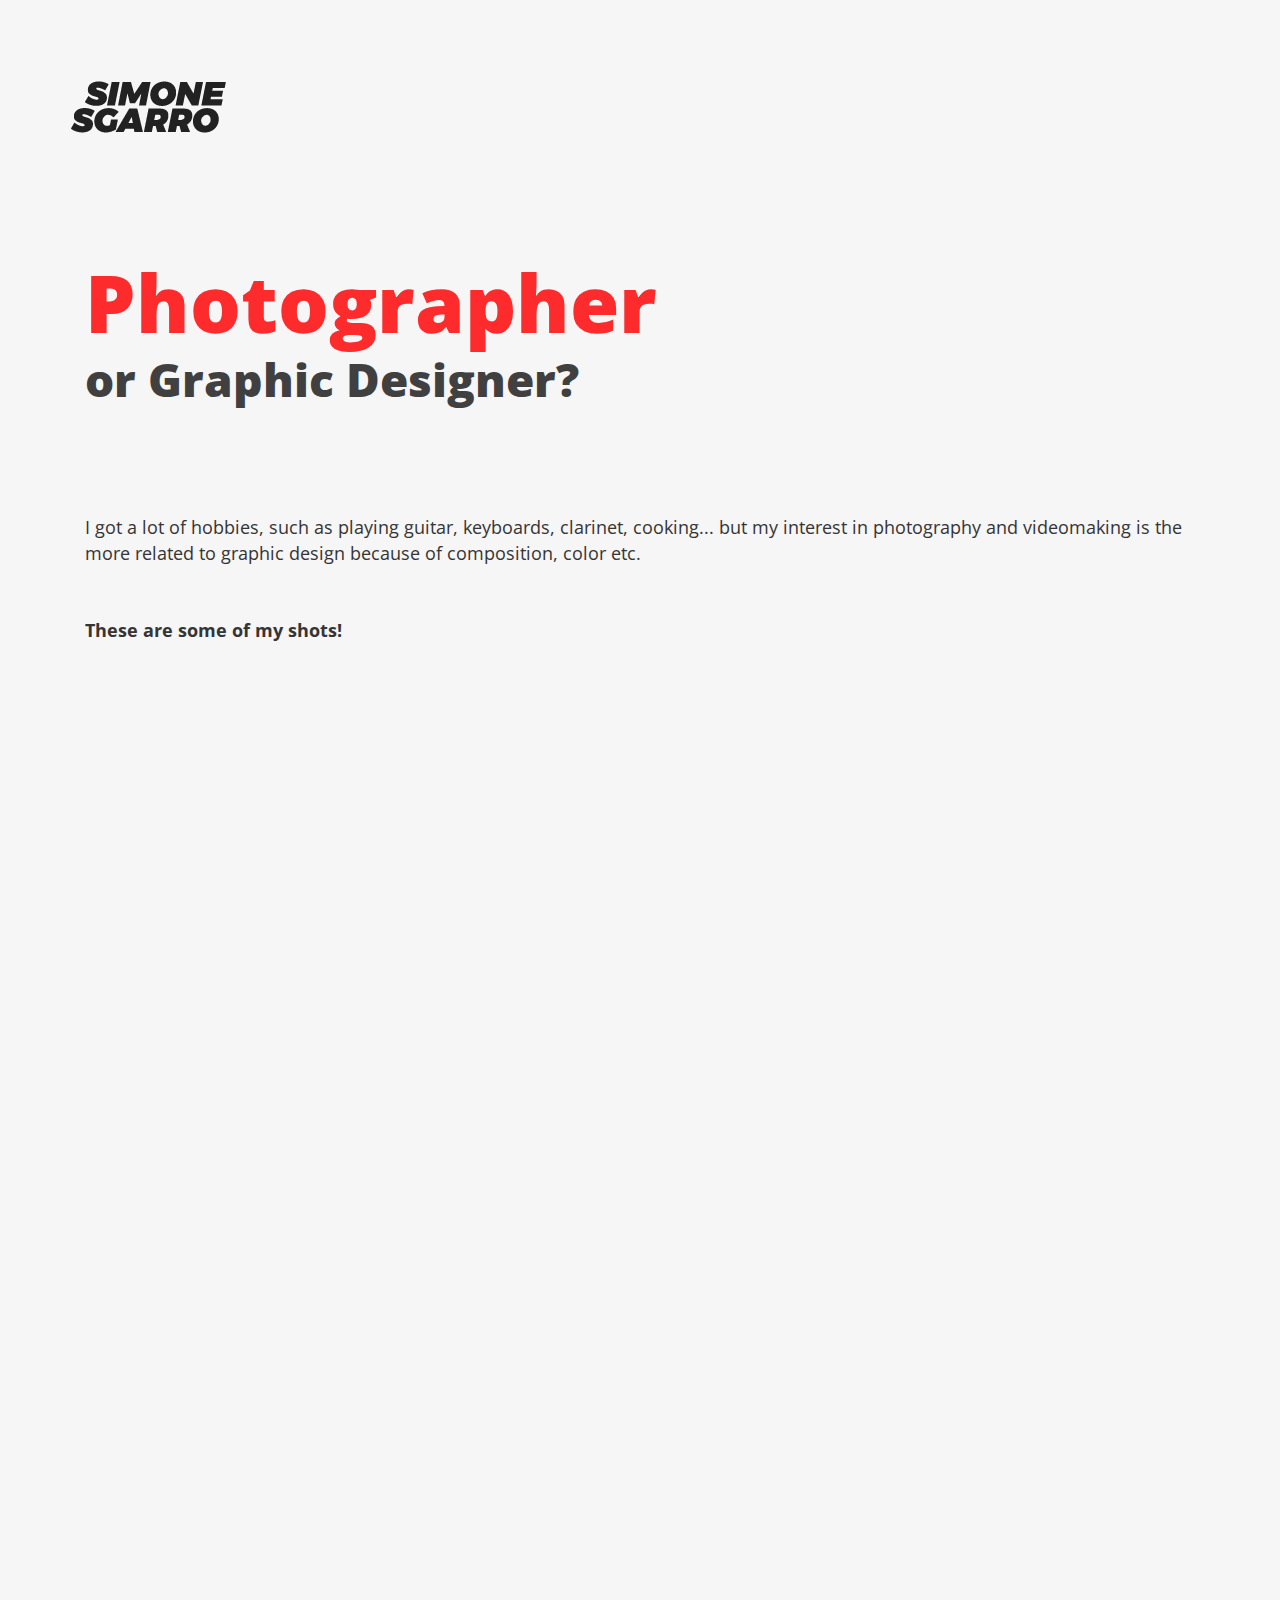
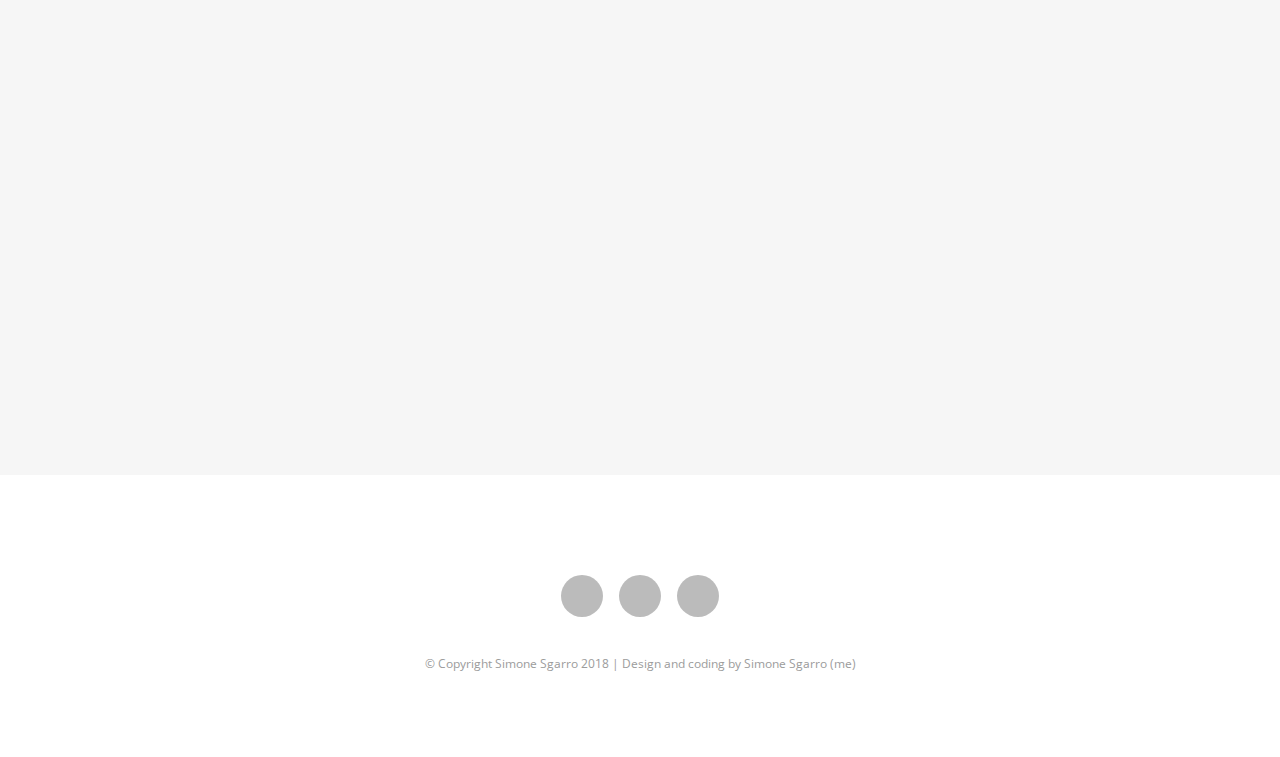
==== photo.html @ 1def93b2 "Add files via upload" ====
<!DOCTYPE HTML>

 <html lang="en" class="animated fadeIn">

    <head>

    	<meta name="viewport" content="width=device-width, initial-scale=1, maximum-scale=1" />

        <meta charset="utf-8">

        <!-- Description, Keywords and Author -->        
		<meta name="description" content="Italian Brand designer and Photographer based in Turin">        
<meta name="author" content="Simone Sgarro">
<title>Simone Sgarro | Photographer and graphic designer</title>

		<link rel="shortcut icon" href="images/favicon.png" type="image/x-icon">



        <!-- style -->

        <link href="css/style.css" rel="stylesheet" type="text/css">

        <!-- style -->

        <!-- bootstrap -->

        <link href="css/bootstrap.min.css" rel="stylesheet" type="text/css">

        <!-- responsive -->

        <link href="css/responsive.css" rel="stylesheet" type="text/css">

        <!-- font-awesome -->

        <link href="css/fonts.css" rel="stylesheet" type="text/css">

        <link href="css/font-awesome.min.css" rel="stylesheet" type="text/css">

        <!-- font-awesome -->

        <link href="css/effects/set2.css" rel="stylesheet" type="text/css">

        <link href="css/effects/normalize.css" rel="stylesheet" type="text/css">

        <link href="css/effects/component.css"  rel="stylesheet" type="text/css" >        
		<link rel="stylesheet" href="css/animate.css">

	</head>
<body>

    

    	<!-- header -->

        	<header role="header">

            	<div class="container">                <h1>

                    <a href="index.html" title="avana LLC"><img src="images/logo.png" title="avana LLC" alt="avana LLC"/></a>

                </h1>
<!-- nav -->

                    <nav role="header-nav" class="navy">

                        <ul>
                            
                            <li><a href="index.html">Work</a></li>
                            
                            <!--<li><a href="blog.html">Blog</a></li>-->

                            <li><a href="about.html" title="About">About</a></li>                            
							<li class="nav-active"><a href="photo.html" title="Photography" >Photography</a></li>
<li><a href="contact.html" title="Contact">Contact</a></li>

                        </ul>

                    </nav>

                    <!-- nav -->

                </div>

            </header>

        <!-- header -->

        <!-- main -->

        <main role="main-inner-wrapper" class="container">

        	

            

            	

                <!-- work details -->


            <section class="col-xs-12 col-sm-12 col-md-12 col-lg-12" >

                	<article role="pge-title-content">

                    	<header>

                        	<h2><span>Photographer</span> or Graphic Designer?</h2>

                        </header>

                    </article>

             </section>

             
			
                <section class="col-xs-12 col-sm-12 col-md-12 col-lg-12 about">

                   	
                    <p>
					I got a lot of hobbies, such as playing guitar, keyboards, clarinet, cooking... but my interest in photography and videomaking is the more related to graphic design because of composition, color etc.<br>
					
						<br><br>
					<strong>These are some of my shots!</strong>
					</p>

                </section>

			
			
			
			<div class="clearfix"></div>

                        

                        <div class="work-images grid">

                            <ul class="grid-lod effect-2" id="grid">

                                <li><img src="images/work/_photo/baloon.jpg" alt="" class="img-responsive"/></li>
                                <li><img src="images/work/_photo/urban.jpg" alt="" class="img-responsive"/></li>
                                <li><img src="images/work/_photo/porta_palazzo.jpg" alt="" class="img-responsive"/></li>
                                <li><img src="images/work/_photo/barbiere.jpg" alt="" class="img-responsive"/></li>
                                <li><img src="images/work/_photo/carrozzeria.jpg" alt="" class="img-responsive"/></li>
                                <li><img src="images/work/_photo/cortiletto.jpg" alt="" class="img-responsive"/></li>


                            </ul>

                        </div>

                        


                <!-- work details -->

            

            

        </main>

    	<!-- main -->        
		<!-- footer -->

        <footer role="footer"> 
			
		<!-- footer-logo 
			
			<h1>
            	<a href="index.html" title="avana LLC"><img src="images/logo.png" title="avana LLC" alt="avana LLC"/></a>
        	</h1>

		-->


<!-- nav  

            <nav role="footer-nav">

             	<ul>

                	<li><a href="index.html">Work</a></li>

                    <li><a href="about.html">About</a></li>

                    <li class="nav-active"><a href="contact.html">Contact</a></li>

                </ul>

            </nav>

            <!-- nav -->

			
            <ul role="social-icons">


                <li><a href="https://www.linkedin.com/in/simone-sgarro/" target="_blank"><i class="fa fa-linkedin" aria-hidden="true"></i></a></li>                <li><a href="https://www.instagram.com/_simonesgarro/" target="_blank"><i class="fa fa-instagram" aria-hidden="true"></i></a></li>
<li><a href="https://www.behance.net/SimoneSgarro" target="_blank"><i class="fa fa-behance" aria-hidden="true"></i></a></li>




            </ul>             <p class="copy-right">&copy; Copyright Simone Sgarro 2018 | Design and coding by Simone Sgarro (me)</p></footer>

        <!-- footer -->
    

        <!-- jQuery (necessary for Bootstrap's JavaScript plugins) -->

        <script src="js/jquery.min.js" type="text/javascript"></script>

        <!-- custom -->

		<script src="js/nav.js" type="text/javascript"></script>

        <script src="js/custom.js" type="text/javascript"></script>

        <!-- Include all compiled plugins (below), or include individual files as needed -->

        <script src="js/bootstrap.min.js" type="text/javascript"></script>

        <script src="js/effects/masonry.pkgd.min.js"  type="text/javascript"></script>

		<script src="js/effects/imagesloaded.js"  type="text/javascript"></script>

		<script src="js/effects/classie.js"  type="text/javascript"></script>

		<script src="js/effects/AnimOnScroll.js"  type="text/javascript"></script>

        <script src="js/effects/modernizr.custom.js"></script>

        <!-- jquery.countdown -->

        <script src="js/html5shiv.js" type="text/javascript"></script>

    </body>

</html>
---- css/style.css ----
/*

	Theme Name: avana LLC

	Template URI: 

	Description: 

	Author:

	Author URI: 

	License: 

	License URI:

	Version: 1.0

	

	1. Body style

	2. Header

	3. Main

	4. Footer

	5. About

	

*/

@import url(https://fonts.googleapis.com/css?family=Open+Sans:400,300,300italic,400italic,600,600italic,700,700italic,800,800italic);
@import url('https://fonts.googleapis.com/css?family=Montserrat:400,800');

html {

	-ms-text-size-adjust: 100%;

	-webkit-text-size-adjust: 100%;

}

*, *:before, *:after {

	-webkit-box-sizing: border-box;

	-moz-box-sizing: border-box;

	box-sizing: border-box;

}

input, textarea {

	-webkit-appearance: none;

	-webkit-border-radius: 0;

}

button, html input[type="button"],/* 1 */ input[type="reset"], input[type="submit"] {

	-webkit-appearance: button;

	cursor: pointer;

 	*overflow:visible;

}

body, img,.commentys-form input[type="text"],.commentys-form input[type="email"],.commentys-form input[type="url"],.commentys-form textarea {

	transition: all .2s linear;

	-o-transition: all .2s linear;

	-moz-transition: all .2s linear;

	-webkit-transition: all .2s linear;

}

html, body, div, span, object, iframe, h1, h2, h3, h4, h5, h6, p, blockquote, pre, abbr, address, cite, code, del, dfn, em, img, ins, kbd, q, samp, small, strong, sub, sup, var, b, i, dl, dt, dd, ol, ul, li, fieldset, form, label, legend, table, caption, tbody, tfoot, thead, tr, th, td, article, aside, canvas, details, figcaption, figure, footer, header, hgroup, menu, nav, section, summary, time, mark, audio, video, input, main {

	-webkit-box-sizing: border-box;

	-moz-box-sizing: border-box;

	box-sizing: border-box;

	margin: 0;

	padding: 0;

	vertical-align: baseline;

	border: 0;

	outline: 0;

}

article, aside, details, figcaption, figure, footer, header, hgroup, menu, nav, section, img, main {

	display: block

}

audio, canvas, video {

	display: inline-block;

 *display:inline;

 *zoom:1

}

blockquote:before, blockquote:after, q:before, q:after {

	content: '';

	content: none;

}

.clear {

	clear: both;

	line-height: 0;

	height: 0;

}

a {

	text-decoration: none;

	outline: none;

	color: #010101;

	transition-delay: 0s;

	transition-duration: 0.6s;

	transition-property: all;

	transition-timing-function: ease;

}

p {
	font-size: 18px;
	font-family: 'Open Sans', sans-serif;
}	


a:focus, img:focus, button:focus, .btn:focus {outline: none;}

::-moz-selection {background-color:#fd2b2b;color:#fff;text-shadow:none;}

::selection {background-color: #fd2b2b;color: #fff;text-shadow: none;}

@font-face {font-family: 'Open Sans', sans-serif;}

/*===== Header ===*/

header[role="header"]{ padding-top:80px; padding-bottom:39px}

header[role="header"] h1{ padding:0; margin:0}

header[role="header"] h1 > a{ max-width:66px; display:block; float:left}

header[role="header"] nav{ padding-top:10px;transition-delay: 0s;

transition-duration: 0.6s;transition-property: all;transition-timing-function: ease;}

header[role="header"] nav ul{ display:none; position: fixed; z-index:60; text-align:center; width:100%; height:100%; top:0; left:0; right:0; background-color:#fd2b2b; padding:0; margin:0; padding-top:10%;}

header[role="header"] nav ul > li{ font-weight:800; font-size:42px; display:block}

header[role="header"] nav ul > li > a{ display:block; line-height:72px; color:#f6f6f6; ; font-family: 'Montserrat';}

header[role="header"] nav ul > li:hover a,header[role="header"] nav ul > li.nav-active a{ text-decoration:none; color:#222222;}

header[role="header"] nav #menu-button {width: 31px;font-size: 0;float: right;height: 19px;position: relative; z-index:70;

-webkit-transform: rotate(0deg);-moz-transform: rotate(0deg);-o-transform: rotate(0deg);transform: rotate(0deg);-webkit-transition: .5s ease-in-out;-moz-transition: .5s ease-in-out;-o-transition: .5s ease-in-out;transition: .5s ease-in-out;cursor: pointer;}

header[role="header"] nav #menu-button span {display: block;position: absolute;z-index: 60;height: 3px;

width: 100%;background: #111111;opacity: 1;left: 0;

-webkit-transform: rotate(0deg);-moz-transform: rotate(0deg);-o-transform: rotate(0deg);

transform: rotate(0deg);-webkit-transition: .25s ease-in-out;-moz-transition: .25s ease-in-out;-o-transition: .25s ease-in-out;transition: .25s ease-in-out;}

header[role="header"] nav #menu-button span {background: #222222;}

header[role="header"] nav #menu-button span:nth-child(1) {top:0px;}

header[role="header"] nav #menu-button span:nth-child(2) {top:7px;}

header[role="header"] nav #menu-button span:nth-child(3) {top:14px;}

header[role="header"] nav #menu-button.open span:nth-child(1) {top: 10px;

-webkit-transform: rotate(135deg);-moz-transform: rotate(135deg);-o-transform: rotate(135deg);transform: rotate(135deg);}

header[role="header"] nav #menu-button.open span:nth-child(2) {opacity: 0;left: -60px;}

header[role="header"] nav #menu-button.open span:nth-child(3) {top: 10px;

-webkit-transform: rotate(-135deg);-moz-transform: rotate(-135deg);-o-transform: rotate(-135deg);transform: rotate(-135deg);}

/*===== main ===*/

main[role="main-home-wrapper"],main[role="main-inner-wrapper"] { padding-bottom:90px}

/*main[role="main-home-wrapper"] article[role="pge-title-content"],main[role="main-inner-wrapper"] article[role="pge-title-content"]{ padding-left:41px}*/

main[role="main-home-wrapper"] article[role="pge-title-content"] header,main[role="main-inner-wrapper"] article[role="pge-title-content"] header{ padding-bottom:19px; padding-top:83px}

main[role="main-home-wrapper"] article[role="pge-title-content"] header h2,main[role="main-inner-wrapper"] article[role="pge-title-content"] header h2{ font-size:46px; line-height:53px; color:#404040; font-weight:800}

main[role="main-home-wrapper"] article[role="pge-title-content"] header h2 span,main[role="main-inner-wrapper"] article[role="pge-title-content"] header h2 span{ display:block; font-size:80px; color:#fd2b2b; padding-bottom:25px}

main[role="main-home-wrapper"] article[role="pge-title-content"] p,main[role="main-inner-wrapper"] article[role="pge-title-content"] p{ font-size:20px; line-height:30px; color:#454545}

/*===== footer ===*/

footer[role="footer"]{ background-color:#FFF; padding-top:100px; padding-bottom:77px}

footer[role="footer"] > h1 a{ margin:0 auto; display:block; max-width:140px;}

footer[role="footer"] nav{ padding-top:37px; padding-bottom:43px}

footer[role="footer"] nav > ul{ text-align:center; padding:0; margin:0}

footer[role="footer"] nav > ul > li{ display: inline-block; text-transform:uppercase; font-size:15px; margin:0 13px}

footer[role="footer"] nav > ul > li > a{ color:#9d9d9d}

footer[role="footer"] nav > ul > li:hover a{ text-decoration:none; color:#fd2b2b}

footer[role="footer"] ul[role="social-icons"]{ padding:0; margin:0; text-align:center; padding-bottom:40px;}

footer[role="footer"] ul[role="social-icons"] > li{ display: inline-block; margin:0 6.5px}

footer[role="footer"] ul[role="social-icons"] > li > a{ display:block; width:42px; height:42px; background-color:#bbbbbb; color:#FFF; line-height:42px; font-size:20px; border-radius:100%; text-align:center}

footer[role="footer"] ul[role="social-icons"] > li:hover a{ background-color:#fd2b2b}

footer[role="footer"] .copy-right{ text-align:center; display:block; font-size:12px; line-height:13px; color:#9c9c9c}

/*===== About ===*/

main[role="main-inner-wrapper"] .about-content{ background-color:#fd2b2b; padding-top:57px; padding-left:70px; padding-right:67px; padding-bottom:58px}

main[role="main-inner-wrapper"] .about-content p{ font-size:17px; line-height:30px; color:#FFF; padding-bottom:20px}

main[role="main-inner-wrapper"] .thumbnails-pan{ padding-top:30px}

main[role="main-inner-wrapper"] .thumbnails-pan section figure{ background-color:#FFF; position:relative; overflow:hidden; cursor:pointer}

main[role="main-inner-wrapper"] .thumbnails-pan section figure,main[role="main-inner-wrapper"] .thumbnails-pan section figure, img,main[role="main-inner-wrapper"] .thumbnails-pan section figure figcaption,section.blog-content figure,section.blog-content figure img,section.blog-content  article{transition-delay: 0s;transition-duration: 0.6s;transition-property: all;transition-timing-function: ease;}

main[role="main-inner-wrapper"] .thumbnails-pan section figure figcaption{ position:absolute; bottom:-50%; left:0; right:0; background-color:#fd2b2b; margin:0 69px; text-align:center; color:#FFF; padding-top:16px; padding-bottom:27px}

main[role="main-inner-wrapper"] .thumbnails-pan section figure figcaption h3{ font-size:21px; line-height:22px; font-weight:300}

main[role="main-inner-wrapper"] .thumbnails-pan section figure figcaption h5{ text-transform:uppercase; font-size:13px; line-height:14px; font-weight:bold}

main[role="main-inner-wrapper"] .thumbnails-pan section figure:hover,section.blog-content:hover article{ background-color:#fd2b2b; color:#FFF}

main[role="main-inner-wrapper"] .thumbnails-pan section figure:hover img,section.blog-content:hover figure img{-webkit-transform: scale3d(1.08,1.08,2);/*;transform: scale3d(1.08,1.08,2); opacity:0.5*/}

main[role="main-inner-wrapper"] .thumbnails-pan section figure:hover figcaption{ bottom:0;}

/*===== Blog ===*/

article[role="pge-title-content"].blog-header{ padding-bottom:218px}

section.blog-content{ margin-bottom:29px}

section.blog-content figure{ overflow:hidden; position:relative;background-color: rgba(255,255,255,0.4); cursor:pointer}

section.blog-content figure .post-date{ text-align:center; color:#FFF; font-weight:800; font-size:14px; line-height:18px; text-transform:uppercase; display:block; background-color:#fd2b2b; width:130px; height:130px; position:absolute; left:0; top:0; padding-top:41px; z-index:50}

section.blog-content figure .post-date span{ font-size:50px; line-height:35px; display:block}

section.blog-content  article{ font-size:21px; line-height:30px; color:#FFF;  font-weight:800; color:#343434; padding-left:42px; padding-top:33px; padding-bottom:31px;}

section.blog-content:hover figure img{ opacity:0.5}

/*===== Contact ===*/

article[role="pge-title-content"].contact-header{ padding-bottom:30px}

article[role="pge-title-content"].contact-header p a{ color:#343434; padding-right:34px}

article[role="pge-title-content"].contact-header p a:hover{color:#fd2b2b; text-decoration:none}

.demo-wrapper {width: 100%;margin: 0 auto;height:499px;}

#surabaya {width: 100%;height: 100%;}

.error_message{ color:#e84d49}

#success_page h3,#success_page p{color:#60ca6f }

.contat-from-wrapper{ padding:0 69px; margin-top:108px}

.contat-from-wrapper input[type="text"],.contat-from-wrapper input[type="email"],.contat-from-wrapper textarea{ width:100%; display:block; outline:none; border-bottom:1px solid #bbbbbb; background-color:inherit; color:#404040; font-size:21px; line-height:23px; padding-bottom:24px}

.contat-from-wrapper input[type="text"]:focus,.contat-from-wrapper input[type="email"]:focus,.contat-from-wrapper textarea:focus{ border-bottom-color:#9f9e9e}

.contat-from-wrapper form ::-webkit-input-placeholder { color:#404040; }

.contat-from-wrapper form ::-moz-placeholder { color:#404040; } /* firefox 19+ */

.contat-from-wrapper form :-ms-input-placeholder { color:#404040; } /* ie */

.contat-from-wrapper form input:-moz-placeholder { color:#404040; }

.contat-from-wrapper textarea{ border-bottom:1px solid #bbbbbb; border-left:none; border-right:none; border-top:none; height:77px; margin-top:56px}

.contat-from-wrapper input[type="submit"]{ display:block; border:none; outline:none; width:200px; line-height:60px; text-transform:uppercase; font-size:21px; color:#FFF; font-weight:800; letter-spacing:2px; background-color:#222; margin:41px auto; margin-bottom:0}

.contat-from-wrapper input[type="submit"]:hover{background-color:#fd2b2b; transition: 0.7s }

/*== Work Details ==*/

.work-details,.blog-details{ padding:0 69px; margin-top:73px}

.work-details header h2{ color:#343434; font-size:36px; font-weight:800}

.work-details header a{ display:inline-block; color:#fd2b2b; font-size:18px;font-weight:800;padding-top:3px}

.work-details header a i{ color:#0d0d0d; padding-left:10px}

.work-details header a:hover{ color:#0d0d0d; text-decoration:none}

.work-details header a:hover i{ color:#fd2b2b}

.work-details p{ font-size:16px; color:#666666; line-height:30px; margin-bottom:20px; font-weight:300}

.work-details p strong{ font-weight:800}

.work-images{ margin-top:46px}

.work-images li{ margin-bottom:50px; width: 100%}

/*== Blog Details ==*/

.bog-header { padding-bottom:62px}

.bog-header h3,.comments-pan h3,.commentys-form h4{ color:#404040;font-weight:800; padding-bottom:24px; display:block}

.bog-header h3 span{ color:#fd2b2b}

.bog-header h2{ font-size:36px; font-weight:normal}

.blog-details .enter-content{ margin-top:62px}

.blog-details .enter-content p{ font-size:16px; line-height:30px; font-weight:300; margin-bottom:23px}

.comments-pan{border-top:2px solid #dedede; padding-top:15px}

.comments-pan h3{border-bottom:2px solid #dedede; padding-bottom:34px; margin-bottom:52px}

.comments-reply,.reply-pan{ padding:0; margin:0; list-style:none}

.comments-reply li{ display:block; border-bottom:2px solid #dedede; overflow:hidden; padding-bottom:51px; margin-bottom:39px}

.comments-reply li figure{ float:left; width:70px; background-color:#000}

.comments-reply li section{ float:left; padding-left:30px; font-size:16px; line-height:30px; font-weight:300; color:#343434;width: 92%;}

.comments-reply li section .date-pan{ font-size:14px; line-height:18px; padding-bottom:25px}

.comments-reply li section h4{font-weight:800; color:#404040; font-size:21px; margin-bottom:6px; margin-top:0}

.comments-reply li section h4 a{ font-size:16px; color:#fd2b2b;font-weight:400; display:inline-block; padding-left:20px}

.reply-pan{ clear:both; display:block; margin-left:100px;padding-top:39px }

.reply-pan li{ border-bottom:none;border-top:2px solid #dedede; padding-bottom:0; margin-bottom:0;padding-top:38px;}

.commentys-form h4{ font-size:24px}

.commentys-form form{ margin-top:30px}

.commentys-form input[type="text"],.commentys-form input[type="email"],.commentys-form input[type="url"],.commentys-form textarea{ font-size:21px; line-height:22px; color:#404040; padding-bottom:26px; border-bottom:2px solid #bbbbbb; width:100%; display:block; border-left:none; border-right:none; border-top:none; background-color:transparent; outline:none}

.commentys-form textarea{ margin-top:57px}

.commentys-form input[type="text"]:focus,.commentys-form input[type="email"]:focus,.commentys-form input[type="url"]:focus,.commentys-form textarea:focus{ border-bottom-color:#000}

.commentys-form input[type="button"]{ padding:0 36px; text-transform:uppercase; display:inline-block; font-size:21px; line-height:60px; color:#FFF; font-weight: bold; text-align:center; border:none; outline:none; background-color:#fd2b2b; margin-top:50px}

.commentys-form input[type="button"]:hover{ background-color:#ff5c5c}



.about { 
	
	margin: 7% auto;

	
}
---- css/responsive.css ----
/* md */
@media (min-width: 992px) and (max-width: 1199px) {
	.comments-reply li section{ width:88%}
}
/* sm */
@media (min-width: 768px) and (max-width: 991px) {
	header[role="header"]{ padding:8% 0;}
	header[role="header"] nav ul{ padding-top:230px}
	main[role="main-home-wrapper"] article[role="pge-title-content"],main[role="main-inner-wrapper"] article[role="pge-title-content"]{ padding-left:0}
	main[role="main-home-wrapper"] article[role="pge-title-content"] header,main[role="main-inner-wrapper"] article[role="pge-title-content"] header{ padding-top:0}
	main[role="main-home-wrapper"] article[role="pge-title-content"] header h2,main[role="main-inner-wrapper"] article[role="pge-title-content"] header h2{ font-size:34px}
	main[role="main-home-wrapper"] article p br{ display:none}
	footer[role="footer"]{ padding:30px 0}
	footer[role="footer"] nav{ padding:15px 0}
	main[role="main-inner-wrapper"] .about-content{ padding:5%}
	main[role="main-inner-wrapper"] .thumbnails-pan section figure figcaption{ margin:0 10%}
	section.blog-content figure .post-date{ padding-top:20px; height:100px; width:100px}
	article.contact-header[role="pge-title-content"] p a{padding-right:10px}
	.contat-from-wrapper{ margin-top:10px; padding:0 15px}
	.grid-lod li{ width:100% !important; position:static !important; display:inline-block}
	.grid-lod li img{ width:100%}
	.work-details,.blog-details{ padding:0; margin-top:0}
	.comments-reply li section{ width:88%}
}
/* xs */
@media (max-width: 767px) {
	header[role="header"]{ padding:8% 0;}
	header[role="header"] nav ul{ padding-top:230px}
	header[role="header"] nav ul > li{ font-size:30px}
	header[role="header"] nav ul > li > a{ line-height:55px}
	main[role="main-home-wrapper"] article[role="pge-title-content"],main[role="main-inner-wrapper"] article[role="pge-title-content"]{ padding-left:0}
	main[role="main-home-wrapper"] article[role="pge-title-content"] header,main[role="main-inner-wrapper"] article[role="pge-title-content"] header{ padding-top:10px}
	main[role="main-home-wrapper"] article[role="pge-title-content"] header h2,main[role="main-inner-wrapper"] article[role="pge-title-content"] header h2{ font-size:47px}
	main[role="main-home-wrapper"] article[role="pge-title-content"] header h2 span, main[role="main-inner-wrapper"] article[role="pge-title-content"] header h2 span{     font-size: 90%; padding-bottom: inherit;}
	main[role="main-home-wrapper"] article{ padding-bottom:30px}
	main[role="main-home-wrapper"] article p br{ display:none}
	footer[role="footer"]{ padding:40px 0}
	footer[role="footer"] nav{ padding:15px 0}
	main[role="main-inner-wrapper"] .about-content{ padding:5%}
	main[role="main-inner-wrapper"] .thumbnails-pan section figure{ margin-bottom:20px}
	article[role="pge-title-content"].blog-header,article[role="pge-title-content"].contact-header{ padding-bottom:30px}
	section.blog-content figure .post-date{ padding-top:20px; height:100px; width:100px}
	section.blog-content article{ padding:2% 5%; font-size:18px; line-height:24px;font-family: 'proxima_nova_cn_rgregular';}
	article.contact-header[role="pge-title-content"] p a{ font-size:18px; padding-right:10px}
	.contat-from-wrapper{ margin-top:10px; padding:0 15px}
	.contat-from-wrapper input[type="text"], .contat-from-wrapper input[type="email"]{ margin-bottom:20px}
	.contat-from-wrapper textarea{ margin-top:0}
	.work-details,.blog-details{ padding:0; margin-top:0}
	.work-images{ margin-top:0}
	.work-images li{ margin-bottom:0; width:100%}
	.work-images li figcaption h2{ font-size:18px;}
	.grid-lod li{ width:100% !important; position:static !important}
	.bog-header h3, .comments-pan h3, .commentys-form h4{ padding-bottom:0}
	.bog-header h2{ font-size:18px; line-height:26px}
	.bog-header{ padding-bottom:20px}
	.blog-details .enter-content{ margin-top:10px}
	.blog-details .enter-content p,.comments-reply li section{ font-size:14px; line-height:26px}
	.comments-pan h3{ padding-bottom:20px; margin-top:0}
	.comments-reply li section{ float:none; width:auto; padding-left:0}
	.comments-reply li figure{ margin-right:20px}
	.reply-pan{ margin-left:20px}
	.commentys-form input[type="text"], .commentys-form input[type="email"], .commentys-form input[type="url"], .commentys-form textarea{ margin-bottom:20px}
	.commentys-form textarea{ margin-top:0; margin-bottom:0}
	
}
---- css/effects/set2.css ----
.grid {

	position: relative;

	list-style: none; overflow:hidden; 

	text-align: center;

}



/* Common style */

.grid figure {

	position: relative;margin-bottom:31px;

	overflow: hidden;

	min-width: 100%;

	max-width: 100%;

	width:100%;

	height: 100%; min-height:100%;

	background: #3085a3;

	text-align: center;

	cursor: pointer;

}



.grid figure img {

	position: relative;

	display: block;

	min-height: 100%;

	max-width: 100%;

	opacity: 0.8;

}



.grid figure figcaption {

	padding:0;

	color: #fff;

	text-transform: uppercase;

	font-size: 1.25em;

	-webkit-backface-visibility: hidden;

	backface-visibility: hidden;

	line-height:100%;

}

.grid figure figcaption header a{}

.grid figure figcaption::before,

.grid figure figcaption::after {

	pointer-events: none;

}



.grid figure figcaption,

.grid figure figcaption > a {

	position: absolute;

	top: 0;

	left: 0;

	width: 100%;

	height: 100%;

}



/* Anchor will cover the whole item by default */

/* For some effects it will show as a button */

.grid figure figcaption > a {

	z-index: 1000;

	text-indent: 200%;

	white-space: nowrap;

	font-size: 0;

	opacity: 0;

}



.grid figure h2 {

	word-spacing: -0.15em;

	font-weight:400; color:#FFF;

}



.grid figure h2 span {

	font-weight: 800;

}



.grid figure h2,

.grid figure p {

	margin: 0;

}



.grid figure p {

	letter-spacing: 1px;
	font-size:16px; line-height:22px;

}





/* Individual effects */




/*---------------*/

/***** Oscar *****/

/*---------------*/



figure.effect-oscar {

	/*background: -webkit-linear-gradient(45deg, #22682a 0%, #9b4a1b 40%, #3a342a 100%);

	background: linear-gradient(45deg, #22682a 0%,#9b4a1b 40%,#3a342a 100%);*/

	background-color:#000;

}



figure.effect-oscar img {

	opacity: 1;
	-webkit-transition: opacity 0.35s;
	transition: opacity 0.35s;

}



figure.effect-oscar figcaption {

	padding: 4em;
	background-color: rgba(58,52,42,0);
	-webkit-transition: background-color 0.35s;
	transition: background-color 0.35s;

}



figure.effect-oscar figcaption::before {

	position: absolute;
	top: 30px;
	right: 30px;
	bottom: 30px;
	left: 30px;
	border: 1px solid #fff;
	content: '';

}



figure.effect-oscar h2 {

font-weight:400;	margin: 20% 0 10px 0;

	-webkit-transition: -webkit-transform 0.35s;

	transition: transform 0.35s;

	-webkit-transform: translate3d(0,100%,0);

	transform: translate3d(0,100%,0);
	
	visibility: hidden;

}

figure.effect-oscar h2 span{

	font-weight:800

}

figure.effect-oscar figcaption::before,

figure.effect-oscar p {

	font-weight:400;

	opacity: 0;

	-webkit-transition: opacity 0.35s, -webkit-transform 0.35s;

	transition: opacity 0.35s, transform 0.35s;

	-webkit-transform: scale(0);

	transform: scale(0);

}



figure.effect-oscar:hover h2 {

	-webkit-transform: translate3d(0,0,0);

	transform: translate3d(0,0,0);

}



figure.effect-oscar:hover figcaption::before,

figure.effect-oscar:hover p {

	opacity: 1;

	-webkit-transform: scale(1);

	transform: scale(1);

}



figure.effect-oscar:hover figcaption {

	background-color: rgba(58,52,42,0);

}



figure.effect-oscar:hover img {

	opacity: 0.4;

}



@media screen and (max-width: 50em) {

	.content {

		padding: 0 10px;

		text-align: center;

	}

	.grid figure {

		display: inline-block;

		float: none;

		margin: 10px auto;

		width: 100%;

	}

}

@media (min-width: 768px) and (max-width: 991px) {

	figure.effect-oscar figcaption::before{ left:10px; right:10px; top:10px; bottom:10px;}

	figure.effect-oscar figcaption{ padding:0em}

	figure.effect-oscar h2{ font-size:20px;}

	figure.effect-oscar p{ font-size:13px;  padding:2%; display:block; width:90%; margin:0 auto;}

}



@media (max-width: 767px) {

	figure.effect-oscar figcaption::before{ left:10px; right:10px; top:10px; bottom:10px;}

	figure.effect-oscar figcaption{ padding:0em}

	figure.effect-oscar h2{ font-size:15px;}

	figure.effect-oscar p{ font-size:13px;  padding:2%; display:block; width:90%; margin:0 auto;}

}
---- css/effects/component.css ----
.grid-lod {
	/*max-width: 69em;
	list-style: none;
	margin: 30px auto;
	padding: 0;*/
}

.grid-lod li {
	display: block;
/*	float: left;
	padding: 7px;
	width: 33%;*/
	opacity: 0;
}

.grid-lod li.shown,
.no-js .grid-lod li,
.no-cssanimations .grid-lod li {
	opacity: 1;
}

.grid-lod li a,
.grid-lod li img {
	outline: none;
	border: none;
	display: block;
	max-width: 100%;
	margin: 20px auto;
}

/* Effect 1: opacity */
.grid-lod.effect-1 li.animate {
	-webkit-animation: fadeIn 0.65s ease forwards;
	animation: fadeIn 0.65s ease forwards;
}

@-webkit-keyframes fadeIn {
	0% { }
	100% { opacity: 1; }
}

@keyframes fadeIn {
	0% { }
	100% { opacity: 1; }
}

/* Effect 2: Move Up */
.grid-lod.effect-2 li.animate {
	-webkit-transform: translateY(200px);
	transform: translateY(200px);
	-webkit-animation: moveUp 0.65s ease forwards;
	animation: moveUp 0.65s ease forwards;
}

@-webkit-keyframes moveUp {
	0% { }
	100% { -webkit-transform: translateY(0); opacity: 1; }
}

@keyframes moveUp {
	0% { }
	100% { -webkit-transform: translateY(0); transform: translateY(0); opacity: 1; }
}

/* Effect 3: Scale up */
.grid-lod.effect-3 li.animate {
	-webkit-transform: scale(0.6);
	transform: scale(0.6);
	-webkit-animation: scaleUp 0.65s ease-in-out forwards;
	animation: scaleUp 0.65s ease-in-out forwards;
}

@-webkit-keyframes scaleUp {
	0% { }
	100% { -webkit-transform: scale(1); opacity: 1; }
}

@keyframes scaleUp {
	0% { }
	100% { -webkit-transform: scale(1); transform: scale(1); opacity: 1; }
}

/* Effect 4: fall perspective */
.grid-lod.effect-4 {
	-webkit-perspective: 1300px;
	perspective: 1300px;
}

.grid-lod.effect-4 li.animate {
	-webkit-transform-style: preserve-3d;
	transform-style: preserve-3d;
	-webkit-transform: translateZ(400px) translateY(300px) rotateX(-90deg);
	transform: translateZ(400px) translateY(300px) rotateX(-90deg);
	-webkit-animation: fallPerspective .8s ease-in-out forwards;
	animation: fallPerspective .8s ease-in-out forwards;
}

@-webkit-keyframes fallPerspective {
	0% { }
	100% { -webkit-transform: translateZ(0px) translateY(0px) rotateX(0deg); opacity: 1; }
}

@keyframes fallPerspective {
	0% { }
	100% { -webkit-transform: translateZ(0px) translateY(0px) rotateX(0deg); transform: translateZ(0px) translateY(0px) rotateX(0deg); opacity: 1; }
}

/* Effect 5: fly (based on http://lab.hakim.se/scroll-effects/ by @hakimel) */
.grid-lod.effect-5 {
	-webkit-perspective: 1300px;
	perspective: 1300px;
}

.grid-lod.effect-5 li.animate {
	-webkit-transform-style: preserve-3d;
	transform-style: preserve-3d;
	-webkit-transform-origin: 50% 50% -300px;
	transform-origin: 50% 50% -300px;
	-webkit-transform: rotateX(-180deg);
	transform: rotateX(-180deg);
	-webkit-animation: fly .8s ease-in-out forwards;
	animation: fly .8s ease-in-out forwards;
}

@-webkit-keyframes fly {
	0% { }
	100% { -webkit-transform: rotateX(0deg); opacity: 1; }
}

@keyframes fly {
	0% { }
	100% { -webkit-transform: rotateX(0deg); transform: rotateX(0deg); opacity: 1; }
}

/* Effect 6: flip (based on http://lab.hakim.se/scroll-effects/ by @hakimel) */
.grid-lod.effect-6 {
	-webkit-perspective: 1300px;
	perspective: 1300px;
}

.grid-lod.effect-6 li.animate {
	-webkit-transform-style: preserve-3d;
	transform-style: preserve-3d;
	-webkit-transform-origin: 0% 0%;
	transform-origin: 0% 0%;
	-webkit-transform: rotateX(-80deg);
	transform: rotateX(-80deg);
	-webkit-animation: flip .8s ease-in-out forwards;
	animation: flip .8s ease-in-out forwards;
}

@-webkit-keyframes flip {
	0% { }
	100% { -webkit-transform: rotateX(0deg); opacity: 1; }
}

@keyframes flip {
	0% { }
	100% { -webkit-transform: rotateX(0deg); transform: rotateX(0deg); opacity: 1; }
}

/* Effect 7: helix (based on http://lab.hakim.se/scroll-effects/ by @hakimel) */
.grid-lod.effect-7 {
	-webkit-perspective: 1300px;
	perspective: 1300px;
}

.grid-lod.effect-7 li.animate {
	-webkit-transform-style: preserve-3d;
	transform-style: preserve-3d;
	-webkit-transform: rotateY(-180deg);
	transform: rotateY(-180deg);
	-webkit-animation: helix .8s ease-in-out forwards;
	animation: helix .8s ease-in-out forwards;
}

@-webkit-keyframes helix {
	0% { }
	100% { -webkit-transform: rotateY(0deg); opacity: 1; }
}

@keyframes helix {
	0% { }
	100% { -webkit-transform: rotateY(0deg); transform: rotateY(0deg); opacity: 1; }
}

/* Effect 8:  */
.grid-lod.effect-8 {
	-webkit-perspective: 1300px;
	perspective: 1300px;
}

.grid-lod.effect-8 li.animate {
	-webkit-transform-style: preserve-3d;
	transform-style: preserve-3d;
	-webkit-transform: scale(0.4);
	transform: scale(0.4);
	-webkit-animation: popUp .8s ease-in forwards;
	animation: popUp .8s ease-in forwards;
}

@-webkit-keyframes popUp {
	0% { }
	70% { -webkit-transform: scale(1.1); opacity: .8; -webkit-animation-timing-function: ease-out; }
	100% { -webkit-transform: scale(1); opacity: 1; }
}

@keyframes popUp {
	0% { }
	70% { -webkit-transform: scale(1.1); transform: scale(1.1); opacity: .8; -webkit-animation-timing-function: ease-out; animation-timing-function: ease-out; }
	100% { -webkit-transform: scale(1); transform: scale(1); opacity: 1; }
}

@media screen and (max-width: 900px) {
	.grid-lod li {
		width: 50%;
	}
}

@media screen and (max-width: 400px) {
	.grid-lod li {
		width: 100%;
	}
}
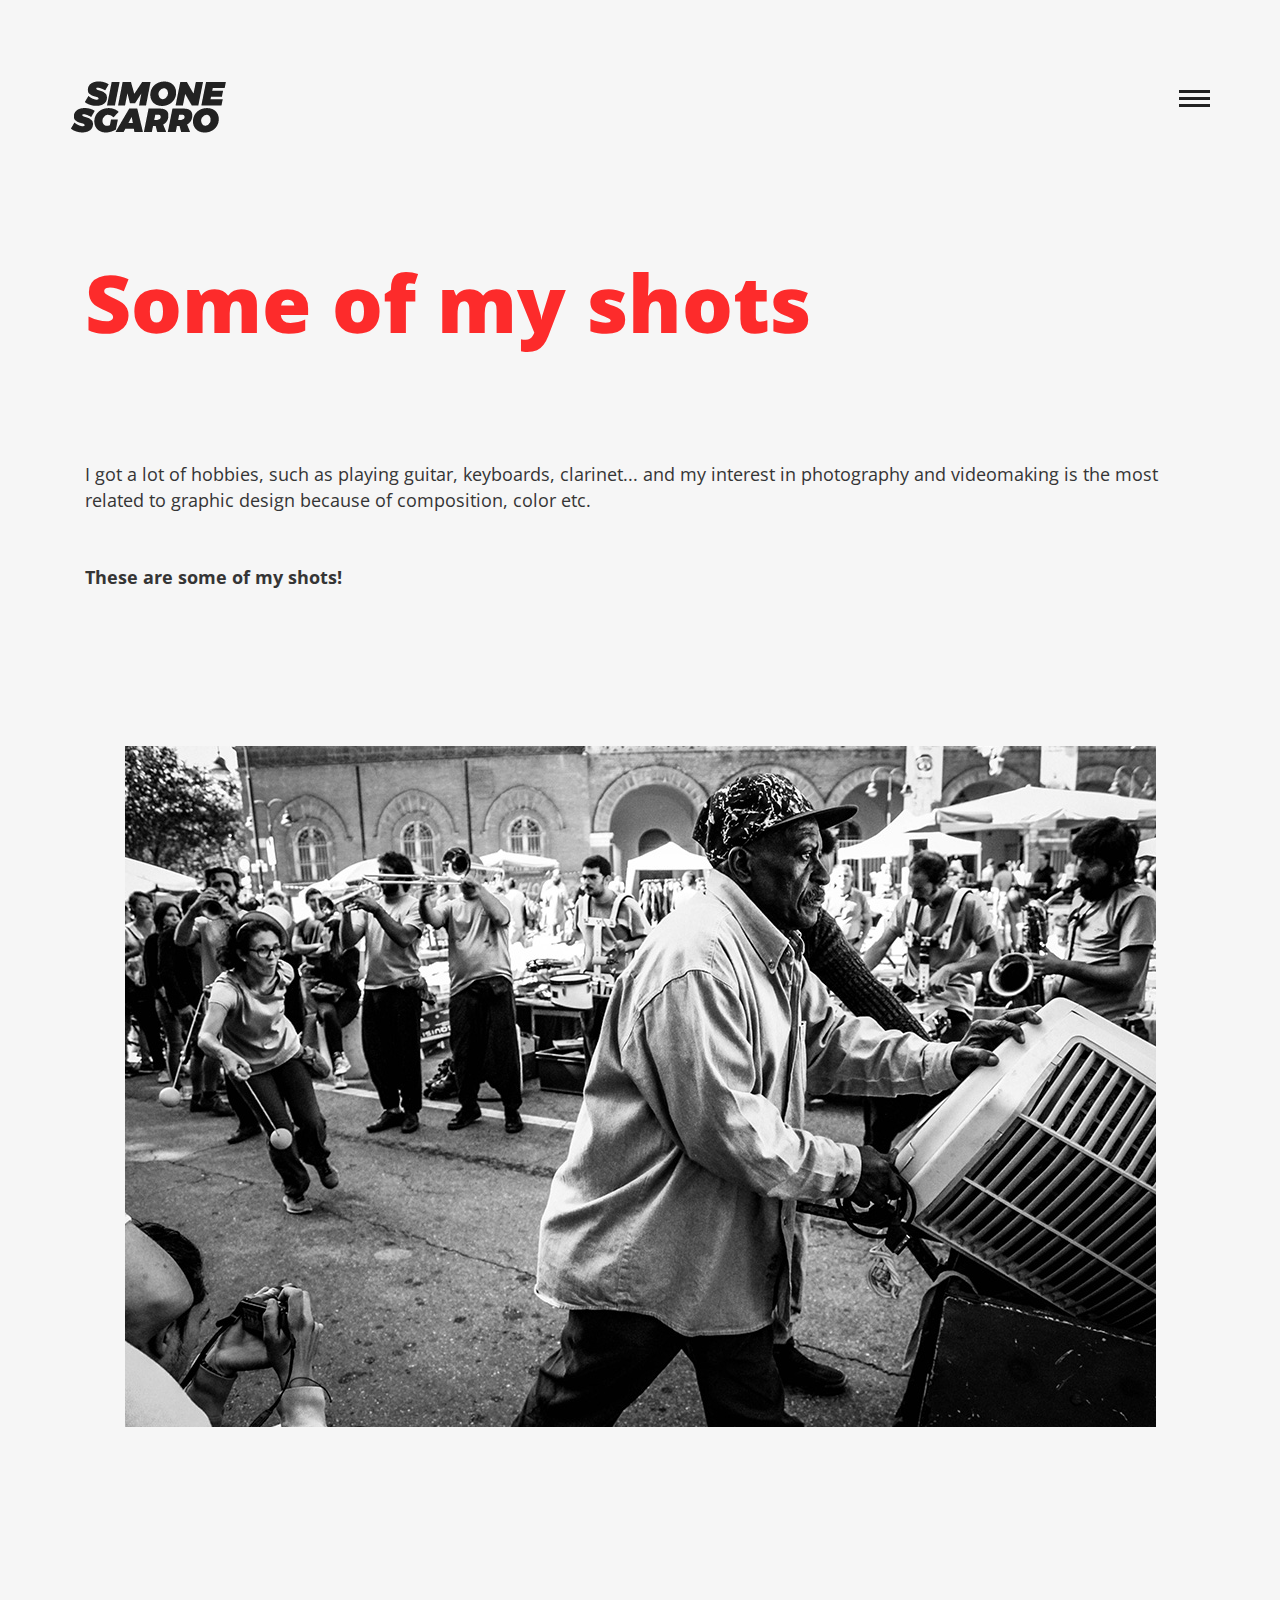
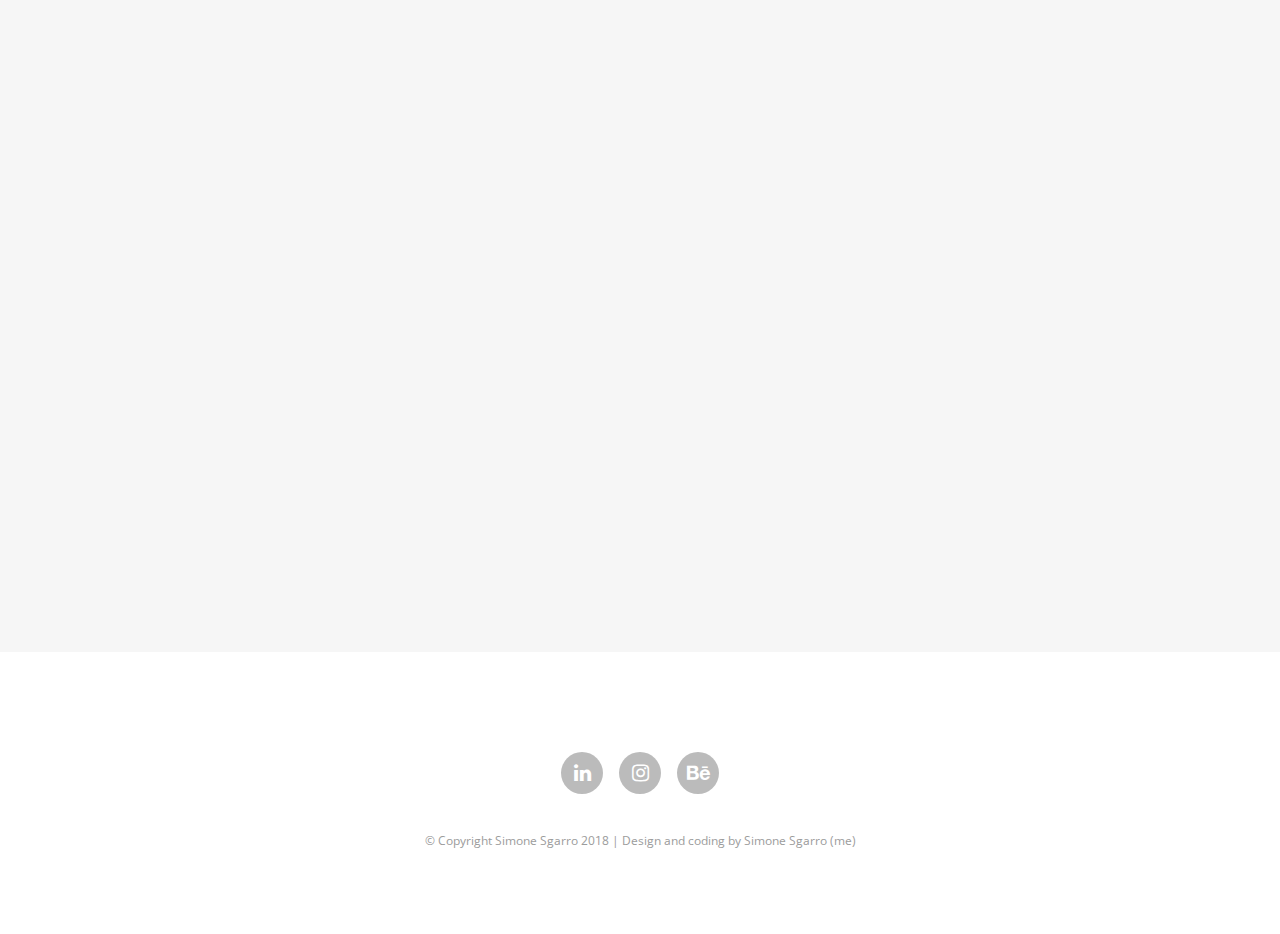
==== commit df8a00b5: "Update photo.html" ====
--- a/photo.html
+++ b/photo.html
@@ -105,7 +105,7 @@
 
                     	<header>
 
-                        	<h2><span>Photographer</span> or Graphic Designer?</h2>
+                        	<h2><span>Some of my shots</span></h2>
 
                         </header>
 
@@ -119,7 +119,7 @@
 
                    	
                     <p>
-					I got a lot of hobbies, such as playing guitar, keyboards, clarinet, cooking... but my interest in photography and videomaking is the more related to graphic design because of composition, color etc.<br>
+					I got a lot of hobbies, such as playing guitar, keyboards, clarinet... and my interest in photography and videomaking is the most related to graphic design because of composition, color etc.<br>
 					
 						<br><br>
 					<strong>These are some of my shots!</strong>
@@ -238,4 +238,4 @@
 
     </body>
 
-</html>+</html>
